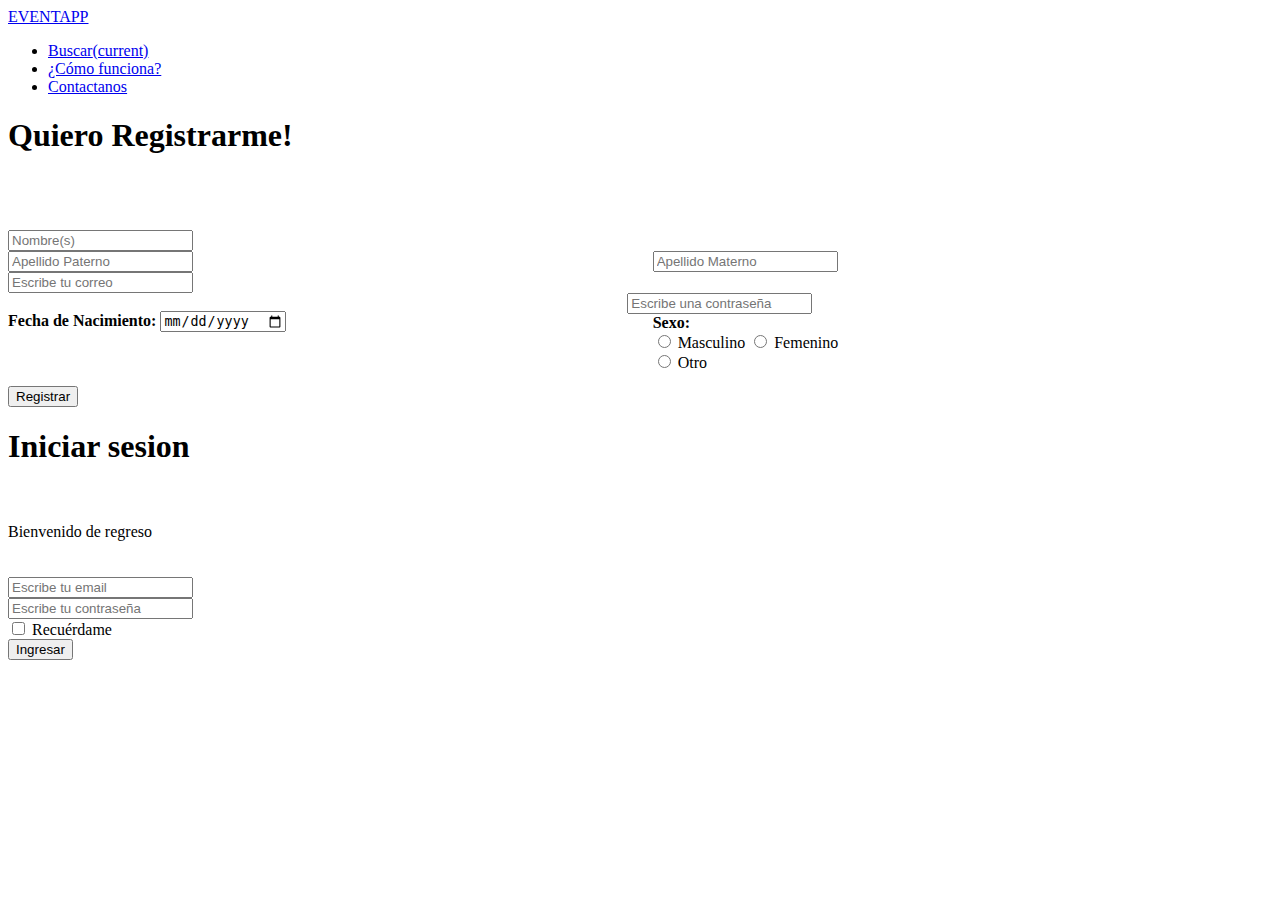
==== web/index.html @ ea81ca3d "inicio proyecto" ====
<!DOCTYPE html>
<!--
To change this license header, choose License Headers in Project Properties.
To change this template file, choose Tools | Templates
and open the template in the editor.
-->
<!DOCTYPE html>
<html>
    <head id="arriba">
        <title>EventApp</title>
        <meta charset="utf-8">
        <meta name="viewport" content="width=device-width, initial-scale=1, shrink-to-fit=no">
        <link rel="stylesheet" href="css/bootstrap.css">
        <link rel="stylesheet" href="css/bootstrap.min.css">
        <link rel="stylesheet" href="css/bootstrap-grid.css">
        <link rel="stylesheet" href="css/bootstrap-grid.min.css">
        <link rel="stylesheet" href="css/bootstrap-reboot.css">
        <link rel="stylesheet" href="css/bootstrap-reboot.min.css">
        <link rel="stylesheet" href="css/styleInicio.css">
        <!--<link rel="stylesheet" href="https://maxcdn.bootstrapcdn.com/bootstrap/3.4.0/css/bootstrap.min.css">
        <link rel="stylesheet" href="https://stackpath.bootstrapcdn.com/font-awesome/4.7.0/css/font-awesome.min.css" integrity="sha512-dTfge/zgoMYpP7QbHy4gWMEGsbsdZeCXz7irItjcC3sPUFtf0kuFbDz/ixG7ArTxmDjLXDmezHubeNikyKGVyQ==" crossorigin="anonymous">-->


        <link href="https://fonts.googleapis.com/css?family=Work+Sans:100,200,300,400,500,600,700,800,900" rel="stylesheet">

        <!--<nav class="navbar navbar-expand-lg navbar-dark bg-dark">-->
    <nav class="navbar navbar-expand-lg bg-custom">
        <a class="navbar-brand" href="index.html"><span></span>EVENTAPP</a>
        <div class="collapse navbar-collapse xcx">
            <ul class="navbar-nav ml-auto">
                <li class="nav-item">
                    <a class="nav-link" href="#">Buscar<span class="sr-only">(current)</span></a>
                </li>
                <li class="nav-item">
                    <a class="nav-link" href="#">¿Cómo funciona?</a>
                </li>
                <li class="nav-item">
                    <a class="nav-link" href="#">Contactanos</a>
                </li>
            </ul>
        </div>
    </nav>

</head>
<body id="fondo">


    <div class="contenedor">
        <div class="cont-izq">
            <form>
                <label><h1>Quiero Registrarme!</h1></label>
                <br>
                <br>
                <br>
                <input type="text" name="nombres" class="form-control" placeholder="Nombre(s)">
                <br>
                <div style="width: 49%; float: left;">
                    <input type="text" name="apellidoPat" class="form-control" placeholder="Apellido Paterno">
                </div>
                <div style="width: 49%; float: right;">
                    <input type="text" name="apellidoMat" class="form-control" placeholder="Apellido Materno">
                    <br>
                </div>
                <input type="text" name="correo" class="form-control" placeholder="Escribe tu correo">
                <br>
                <input type="password" name="escriContra" class="form-control" placeholder="Escribe una contraseña">
                <div style="width: 49%; float: left;">
                    <br>
                    <label><b>Fecha de Nacimiento:</b></label>
                    <input type="date" name="fechaNac" class="form-control" value="Selecciona Fecha de Nacimiento">
                </div>
                <br>
                <div style="width: 49%; float: right;">
                    <label><b>Sexo:</b></label>
                    <br>
                    <input type="radio" name="sexoM" id="botonsex"> Masculino <input type="radio" name="sexoF"> Femenino
                    <br>
                    <input type="radio" name="sexoO"> Otro
                </div>
                <br>
                <br>
                <br>
                <br>
                <input type="submit" name="nombres" value="Registrar" class="btn btn-primary" id="boton">
            </form>
        </div>
        <div class="cont-der">
            <form action="#">
                <label><h1>Iniciar sesion</h1></label>
                <br>
                <br>
                <label>Bienvenido de regreso</label>
                <br>
                <br>
                <br>
                <div class="form-group">
                    <div class="input-group">
                        <span class="input-group-addon"><i class="glyphicon glyphicon-user"></i></span>
                        <input type="email" class="form-control" id="email" placeholder="Escribe tu email">
                    </div>
                </div>
                <div class="form-group">
                    <div class="input-group">
                        <span class="input-group-addon"><i class="glyphicon glyphicon-lock"></i></span>
                        <input type="password" class="form-control" id="pwd" placeholder="Escribe tu contraseña">
                    </div>
                </div>
                <div class="checkbox">
                    <label><input type="checkbox"> Recuérdame</label>
                </div>
                <button type="submit" class="btn btn-primary">Ingresar</button>
            </form>
        </div>
    </div>
    <script src="js/bootstrap.bundle"></script>
    <script src="js/bootstrap.bundle.min"></script>
    <script src="js/bootstrap"></script>
    <script src="js/bootstrap.min"></script>
</body>
</html>
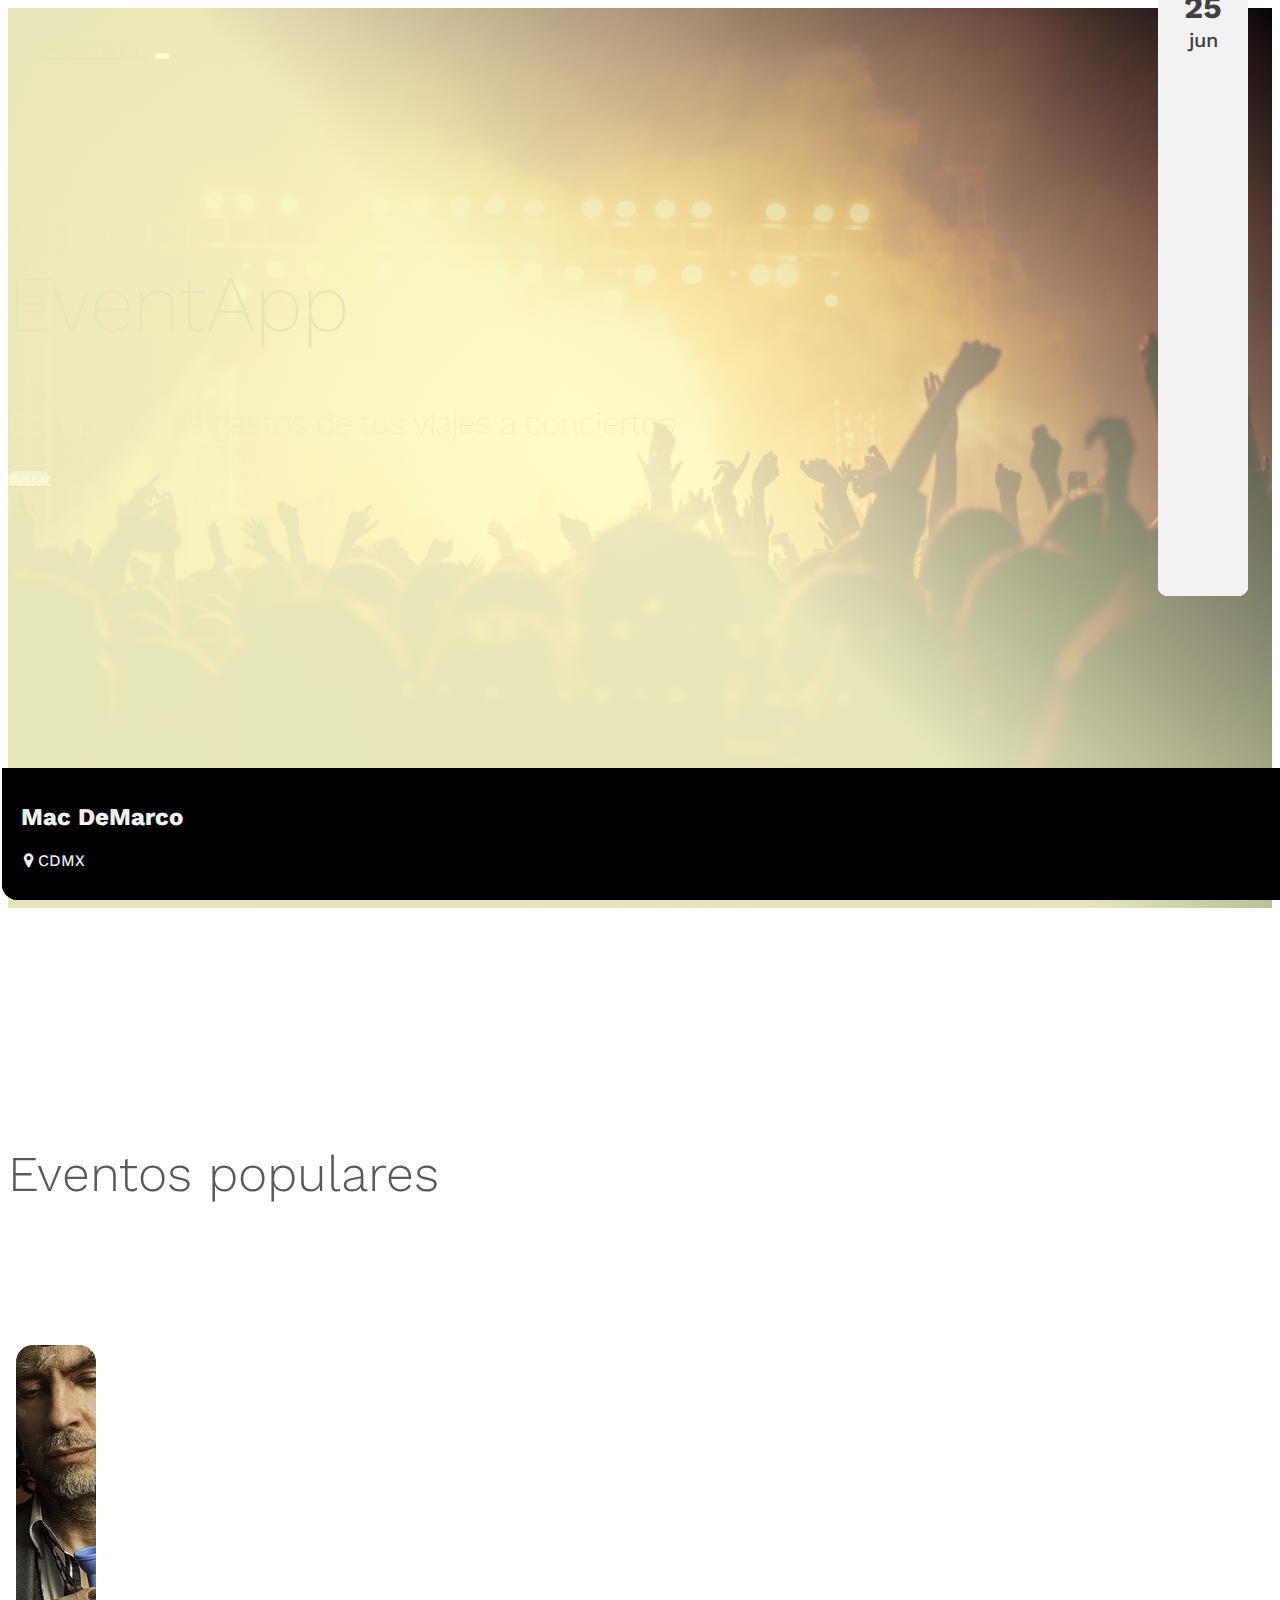
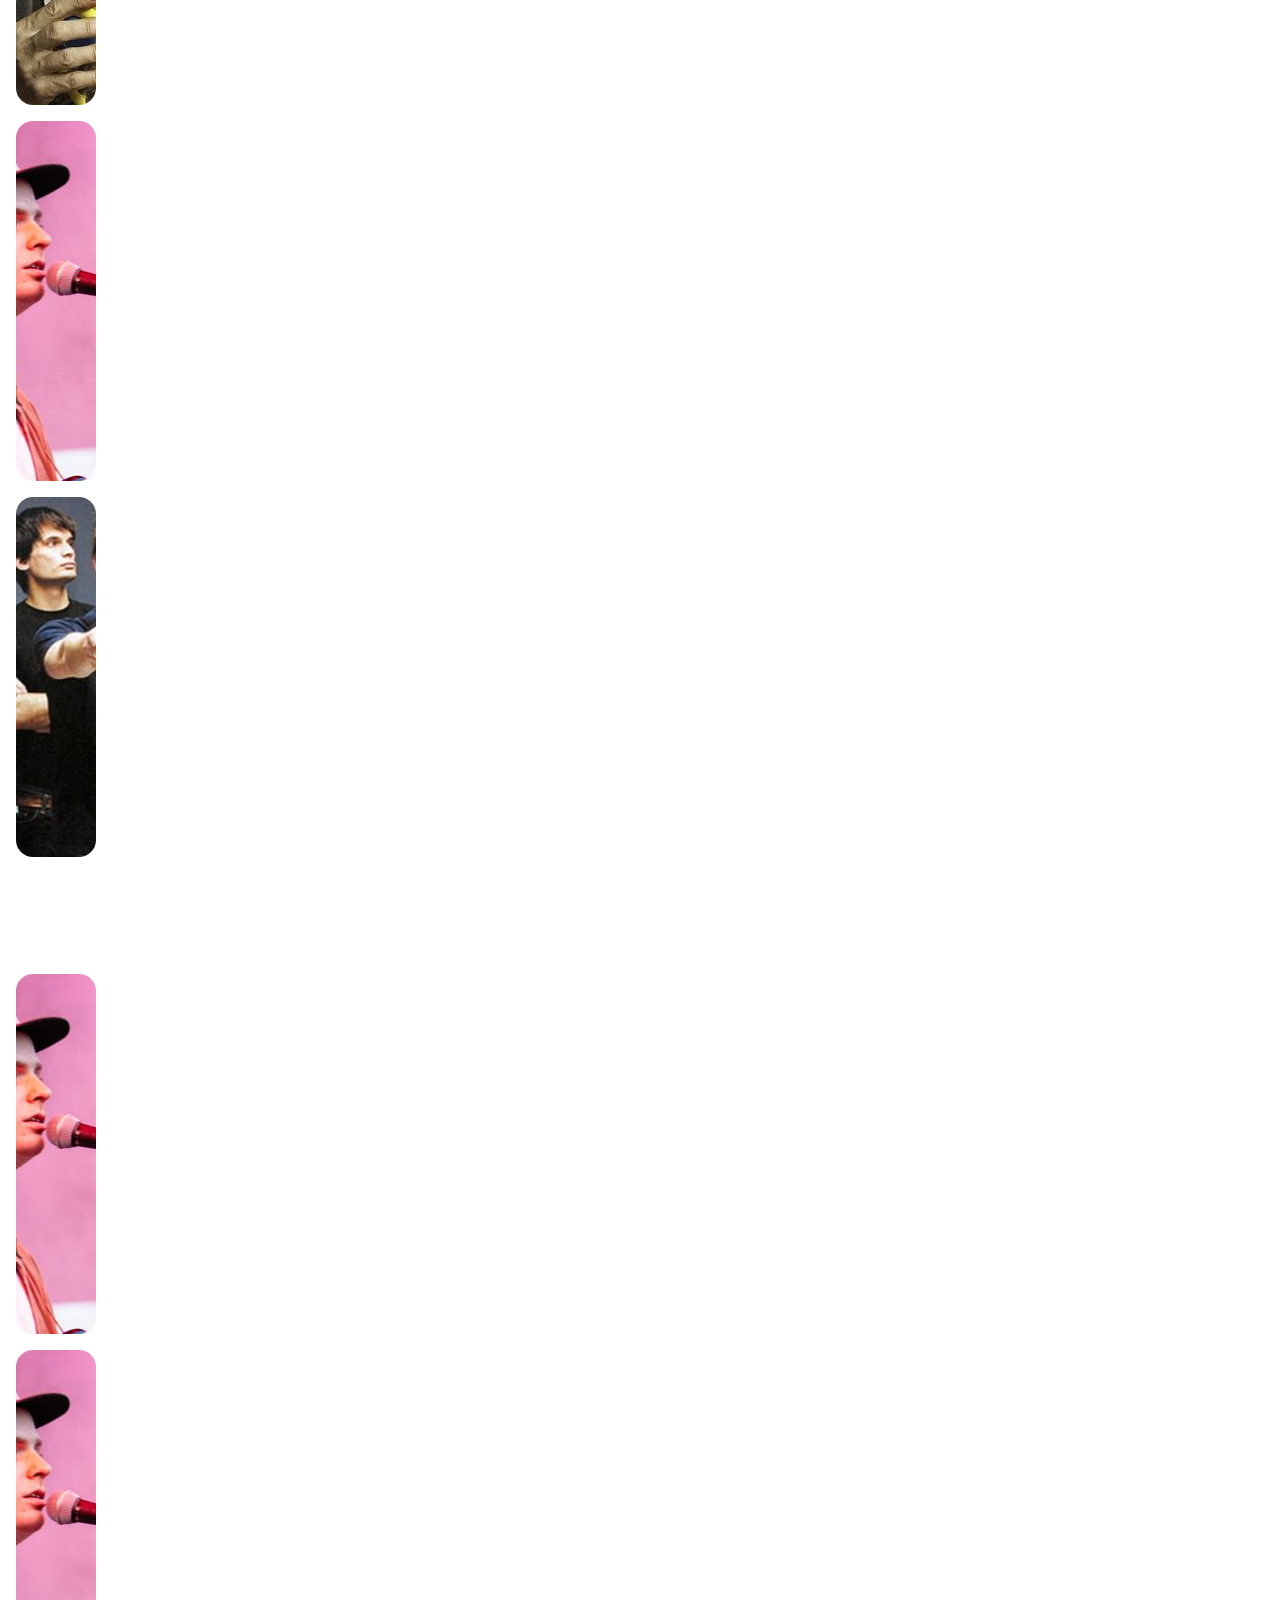
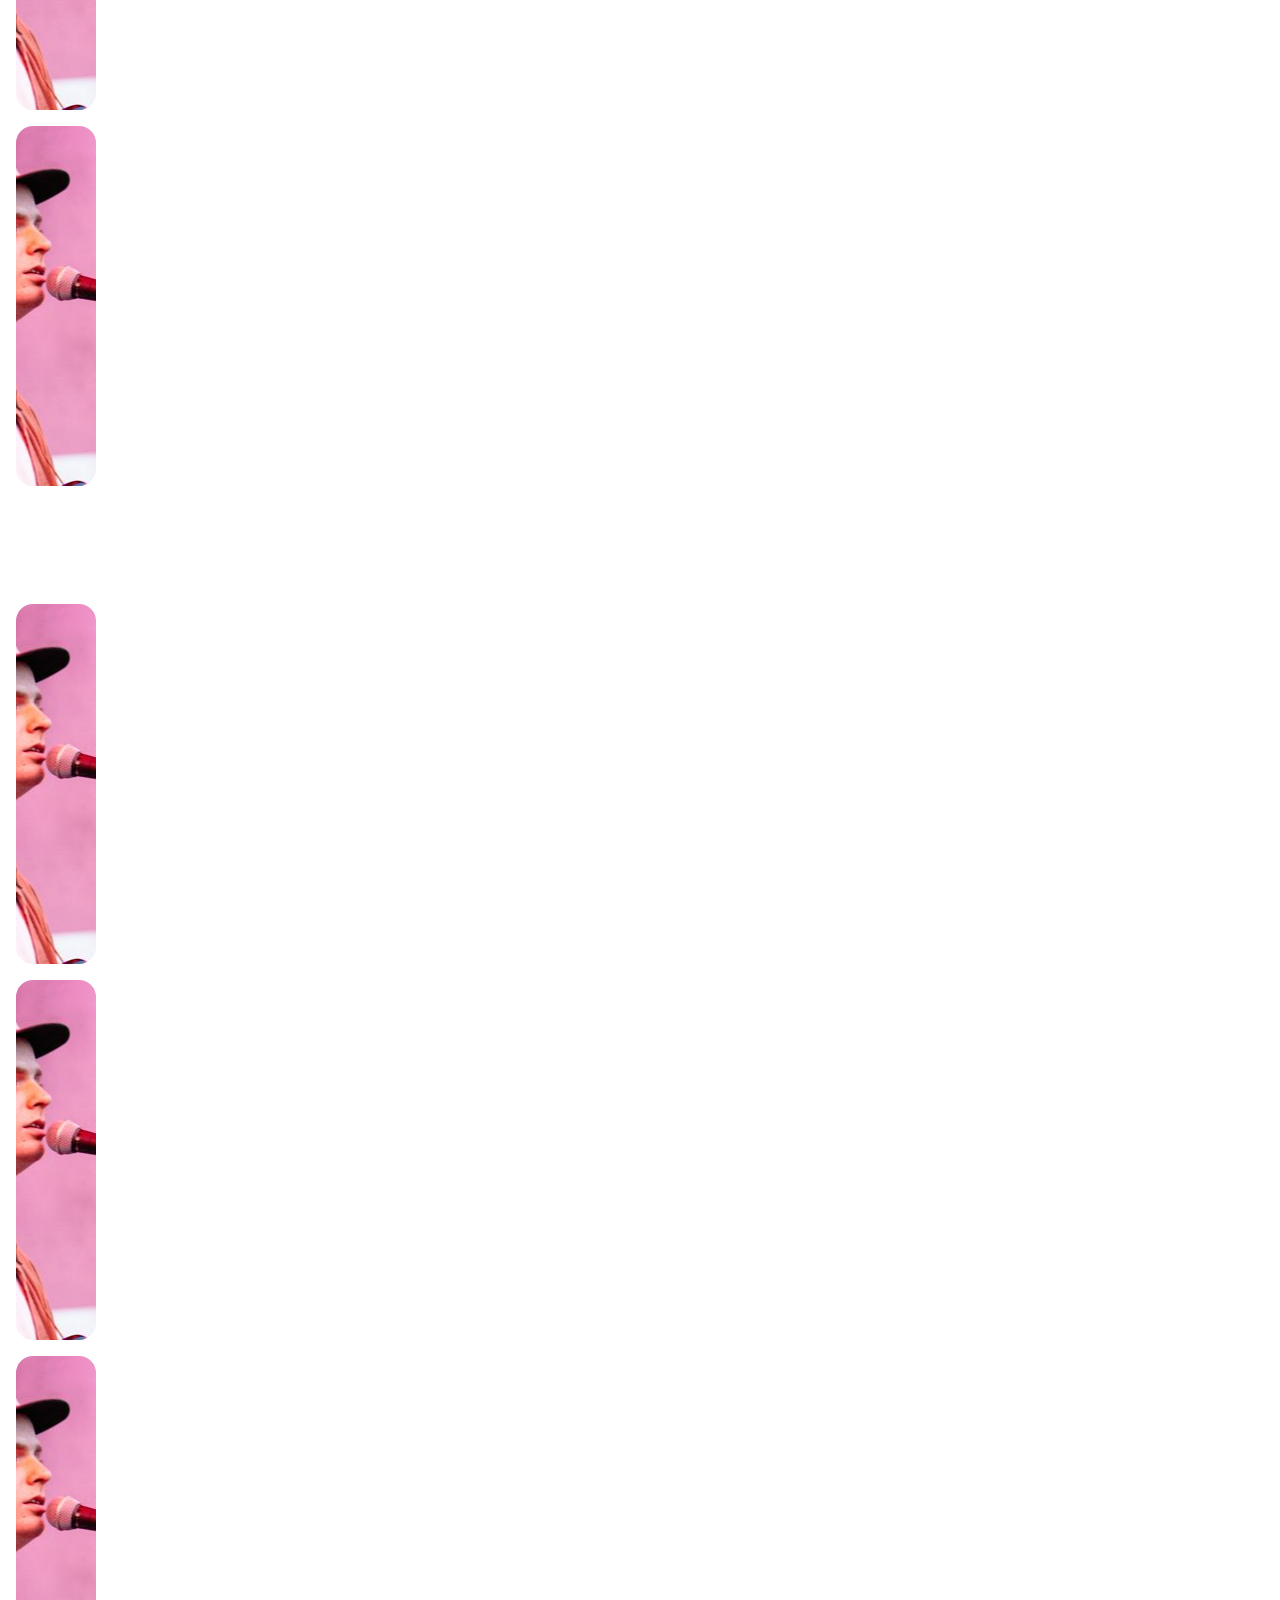
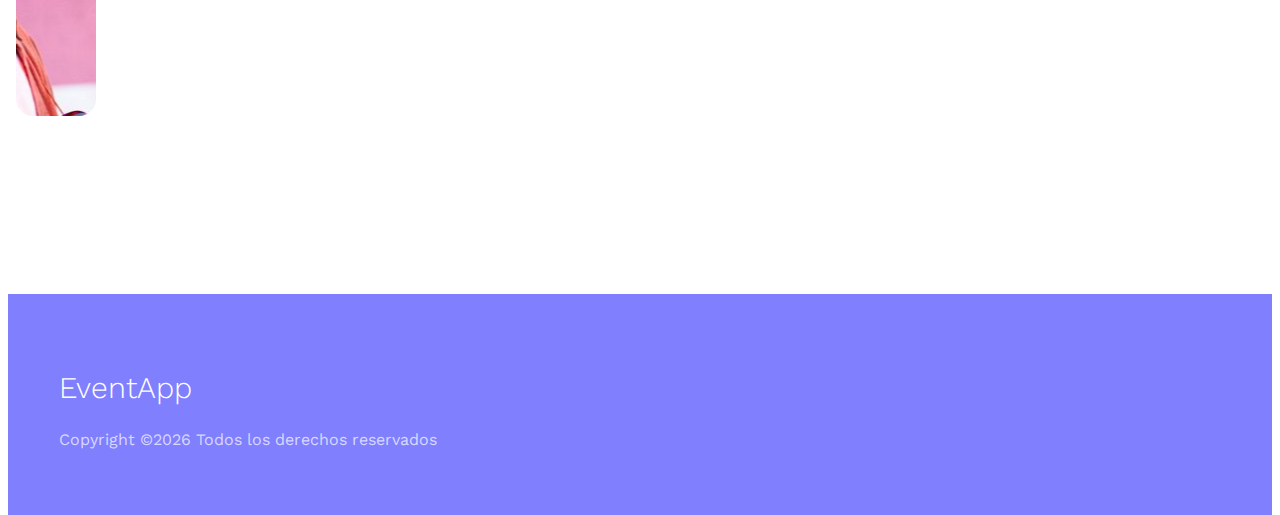
==== commit 7edce936: "subida de Carlo" ====
--- a/web/index.html
+++ b/web/index.html
@@ -1,120 +1,154 @@
-<!DOCTYPE html>
-<!--
-To change this license header, choose License Headers in Project Properties.
-To change this template file, choose Tools | Templates
-and open the template in the editor.
--->
 <!DOCTYPE html>
 <html>
-    <head id="arriba">
-        <title>EventApp</title>
-        <meta charset="utf-8">
-        <meta name="viewport" content="width=device-width, initial-scale=1, shrink-to-fit=no">
-        <link rel="stylesheet" href="css/bootstrap.css">
-        <link rel="stylesheet" href="css/bootstrap.min.css">
-        <link rel="stylesheet" href="css/bootstrap-grid.css">
-        <link rel="stylesheet" href="css/bootstrap-grid.min.css">
-        <link rel="stylesheet" href="css/bootstrap-reboot.css">
-        <link rel="stylesheet" href="css/bootstrap-reboot.min.css">
-        <link rel="stylesheet" href="css/styleInicio.css">
-        <!--<link rel="stylesheet" href="https://maxcdn.bootstrapcdn.com/bootstrap/3.4.0/css/bootstrap.min.css">
-        <link rel="stylesheet" href="https://stackpath.bootstrapcdn.com/font-awesome/4.7.0/css/font-awesome.min.css" integrity="sha512-dTfge/zgoMYpP7QbHy4gWMEGsbsdZeCXz7irItjcC3sPUFtf0kuFbDz/ixG7ArTxmDjLXDmezHubeNikyKGVyQ==" crossorigin="anonymous">-->
+<head>
+	<title>EventApp</title>
+	<meta charset="utf-8">
+	<meta name="viewport" content="width=device-width, initial-scale=1, shrink-to-fit=no">
+	<link rel="stylesheet" href="css/bootstrap.css">
+	<link rel="stylesheet" href="css/bootstrap.min.css">
+	<link rel="stylesheet" href="css/bootstrap-grid.css">
+	<link rel="stylesheet" href="css/bootstrap-grid.min.css">
+	<link rel="stylesheet" href="css/bootstrap-reboot.css">
+	<link rel="stylesheet" href="css/bootstrap-reboot.min.css">
+	<link rel="stylesheet" href="css/index_style.css">
+	<link rel="stylesheet" href="https://cdnjs.cloudflare.com/ajax/libs/font-awesome/4.7.0/css/font-awesome.min.css">
+
+	<link href="https://fonts.googleapis.com/css?family=Work+Sans:100,200,300,400,500,600,700,800,900" rel="stylesheet">
 
 
-        <link href="https://fonts.googleapis.com/css?family=Work+Sans:100,200,300,400,500,600,700,800,900" rel="stylesheet">
+</head>
+<body>
+	<!--<nav class="navbar navbar-expand-lg navbar-dark bg-dark">-->
+	<section class="hero-image">
+		<div class="overlay"></div> <!-- Antes todo el div de overlay iba afuera de la section -->
+			<div class="hero-text">
+			
+			</div>
+		<nav class="navbar navbar-expand-sm bg-custom">
+			<div class="container">
+			<a class="navbar-brand" href="index.html"><span></span>EVENTAPP</a>
+				<button class="navbar-toggler navbar-toggler-right" type="button" data-toggle="collapse" data-target="#navbar1">
+	   			 	<span class="navbar-toggler-icon"></span>
+	  			</button>
+				<div class="collapse navbar-collapse" id="navbar1">
+				    <ul class="navbar-nav ml-auto">
+				      <li class="nav-item">
+				        <a class="nav-link" href="lista_conciertos.html">Buscar<span class="sr-only">(current)</span></a>
+				      </li>
+				      <li class="nav-item">
+				        <a class="nav-link" href="#">¿Cómo funciona?</a>
+				      </li>
+				      <li class="nav-item">
+				        <a class="nav-link" href="#">Registrarse/Iniciar sesión</a>
+				      </li>
+				    </ul>
+				</div>
+			</div>
+		</nav>
 
-        <!--<nav class="navbar navbar-expand-lg navbar-dark bg-dark">-->
-    <nav class="navbar navbar-expand-lg bg-custom">
-        <a class="navbar-brand" href="index.html"><span></span>EVENTAPP</a>
-        <div class="collapse navbar-collapse xcx">
-            <ul class="navbar-nav ml-auto">
-                <li class="nav-item">
-                    <a class="nav-link" href="#">Buscar<span class="sr-only">(current)</span></a>
-                </li>
-                <li class="nav-item">
-                    <a class="nav-link" href="#">¿Cómo funciona?</a>
-                </li>
-                <li class="nav-item">
-                    <a class="nav-link" href="#">Contactanos</a>
-                </li>
-            </ul>
+		<div class="container">
+        <div class="row no-gutters justify-content-start">
+          <div class="col-md-8 ftco-animate">
+            <h1 class="eventapp-hero-image" data-period="4000"> EventApp
+              <span class="wrap"></span>
+            </h1>
+            <h2 class="comparte-hero-image">Comparte los gastos de tus viajes a conciertos</h2>
+            <p><a href="lista_conciertos.html" class="btn btn-primary p-3 px-4">Buscar</a></p>
+          </div>
         </div>
-    </nav>
+      </div>
+    </section>
 
-</head>
-<body id="fondo">
+    <section class="galeria">
+    	<div class="container">
+    		<div class="pt-16">
+    			<h1>Eventos populares</h1>
+    		</div>
+    		<div class="row pt-5">
+    			<div class="col-md-4 thumbs thumb1">
+    				<div class="cuadro-fecha"><h2>25</h2><p>jun</p></div>
+    				<div class="content">
+    					<h2>Mac DeMarco</h2>
+    					<p><i class="fa fa-map-marker"></i> CDMX</p>
+    				</div>
+    			</div>
+    			<div class="col-md-4 thumbs thumb2">
+    				<div class="cuadro-fecha"><h2>25</h2><p>jun</p></div>
+    				<div class="content">
+    					<h2>Mac DeMarco</h2>
+    					<p><i class="fa fa-map-marker"></i> CDMX</p>
+    				</div>
+    			</div>
+    			<div class="col-md-4 thumbs thumb3">
+    				<div class="cuadro-fecha"><h2>25</h2><p>jun</p></div>
+    				<div class="content">
+    					<h2>Mac DeMarco</h2>
+    					<p><i class="fa fa-map-marker"></i> CDMX</p>
+    				</div>
+    			</div>
+    		</div>
+    		<div class="row pt-5">
+    			<div class="col-md-4 thumbs thumb4">
+    				<div class="cuadro-fecha"><h2>25</h2><p>jun</p></div>
+    				<div class="content">
+    					<h2>Mac DeMarco</h2>
+    					<p><i class="fa fa-map-marker"></i> CDMX</p>
+    				</div>
+    			</div>
+    			<div class="col-md-4 thumbs thumb5">
+    				<div class="cuadro-fecha"><h2>25</h2><p>jun</p></div>
+    				<div class="content">
+    					<h2>Mac DeMarco</h2>
+    					<p><i class="fa fa-map-marker"></i> CDMX</p>
+    				</div>
+    			</div>
+    			<div class="col-md-4 thumbs thumb6">
+    				<div class="cuadro-fecha"><h2>25</h2><p>jun</p></div>
+    				<div class="content">
+    					<h2>Mac DeMarco</h2>
+    					<p><i class="fa fa-map-marker"></i> CDMX</p>
+    				</div>
+    			</div>
+    		</div>
+    		<div class="row pt-5">
+    			<div class="col-md-4 thumbs thumb7">
+    				<div class="cuadro-fecha"><h2>25</h2><p>jun</p></div>
+    				<div class="content">
+    					<h2>Mac DeMarco</h2>
+    					<p><i class="fa fa-map-marker"></i> CDMX</p>
+    				</div>
+    			</div>
+    			<div class="col-md-4 thumbs thumb8">
+    				<div class="cuadro-fecha"><h2>25</h2><p>jun</p></div>
+    				<div class="content">
+    					<h2>Mac DeMarco</h2>
+    					<p><i class="fa fa-map-marker"></i> CDMX</p>
+    				</div>
+    			</div>
+    			<div class="col-md-4 thumbs thumb9">
+    				<div class="cuadro-fecha"><h2>25</h2><p>jun</p></div>
+    				<div class="content">
+    					<h2>Mac DeMarco</h2>
+    					<p><i class="fa fa-map-marker"></i> CDMX</p>
+    				</div>
+    			</div>
+    		</div>
+    	</div>
+    </section>
+    <i class="fa fa-map-marker-alt"></i>
+    <footer class="mt-12 pt-4 pb-5">
+    	<div class="col-md-12 text-center">
+    		<h2>EventApp</h2>
+            <p>
+  			Copyright &copy;<script>document.write(new Date().getFullYear());</script> Todos los derechos reservados
+  			</p>
+          </div>
+    </footer>
+              
 
-
-    <div class="contenedor">
-        <div class="cont-izq">
-            <form>
-                <label><h1>Quiero Registrarme!</h1></label>
-                <br>
-                <br>
-                <br>
-                <input type="text" name="nombres" class="form-control" placeholder="Nombre(s)">
-                <br>
-                <div style="width: 49%; float: left;">
-                    <input type="text" name="apellidoPat" class="form-control" placeholder="Apellido Paterno">
-                </div>
-                <div style="width: 49%; float: right;">
-                    <input type="text" name="apellidoMat" class="form-control" placeholder="Apellido Materno">
-                    <br>
-                </div>
-                <input type="text" name="correo" class="form-control" placeholder="Escribe tu correo">
-                <br>
-                <input type="password" name="escriContra" class="form-control" placeholder="Escribe una contraseña">
-                <div style="width: 49%; float: left;">
-                    <br>
-                    <label><b>Fecha de Nacimiento:</b></label>
-                    <input type="date" name="fechaNac" class="form-control" value="Selecciona Fecha de Nacimiento">
-                </div>
-                <br>
-                <div style="width: 49%; float: right;">
-                    <label><b>Sexo:</b></label>
-                    <br>
-                    <input type="radio" name="sexoM" id="botonsex"> Masculino <input type="radio" name="sexoF"> Femenino
-                    <br>
-                    <input type="radio" name="sexoO"> Otro
-                </div>
-                <br>
-                <br>
-                <br>
-                <br>
-                <input type="submit" name="nombres" value="Registrar" class="btn btn-primary" id="boton">
-            </form>
-        </div>
-        <div class="cont-der">
-            <form action="#">
-                <label><h1>Iniciar sesion</h1></label>
-                <br>
-                <br>
-                <label>Bienvenido de regreso</label>
-                <br>
-                <br>
-                <br>
-                <div class="form-group">
-                    <div class="input-group">
-                        <span class="input-group-addon"><i class="glyphicon glyphicon-user"></i></span>
-                        <input type="email" class="form-control" id="email" placeholder="Escribe tu email">
-                    </div>
-                </div>
-                <div class="form-group">
-                    <div class="input-group">
-                        <span class="input-group-addon"><i class="glyphicon glyphicon-lock"></i></span>
-                        <input type="password" class="form-control" id="pwd" placeholder="Escribe tu contraseña">
-                    </div>
-                </div>
-                <div class="checkbox">
-                    <label><input type="checkbox"> Recuérdame</label>
-                </div>
-                <button type="submit" class="btn btn-primary">Ingresar</button>
-            </form>
-        </div>
-    </div>
-    <script src="js/bootstrap.bundle"></script>
-    <script src="js/bootstrap.bundle.min"></script>
-    <script src="js/bootstrap"></script>
-    <script src="js/bootstrap.min"></script>
+	<script src="js/bootstrap.bundle"></script>
+	<script src="js/bootstrap.bundle.min"></script>
+	<script src="js/bootstrap"></script>
+	<script src="js/bootstrap.min"></script>
 </body>
 </html>--- a/web/css/index_style.css
+++ b/web/css/index_style.css
@@ -0,0 +1,289 @@
+body{
+
+	font-family: Work Sans, serif;
+	/*font-weight: 200;
+	font-size: 50px;*/
+	height: 100%;
+}
+
+html{
+	height: 100%;
+}
+
+div.gallery {
+  border: 1px solid #ccc;
+}
+
+div.gallery:hover {
+  border: 1px solid #777;
+}
+
+div.gallery img {
+  width: 100%;
+  height: auto;
+}
+
+div.desc {
+  padding: 15px;
+  text-align: center;
+}
+
+footer{
+	background-color: #8080ff;
+	color: rgba(255, 255, 255, 0.7);
+}
+footer h2{
+	font-size: 30px;
+	font-weight: 300;
+	color: white;
+}
+
+nav{
+	background-color: transparent;
+}
+
+.btn-primary {
+  color: #fff;
+  background-color: #8080ff;
+  border-color: #8080ff;
+  font-size: 13px;
+  border-radius: 30px;
+  margin-top: 5.8%;
+  outline: 0; }
+  .btn-primary:hover {
+    color: #212529;
+    background-color: #fff;
+    border-color: #8080ff; }
+
+.collapse:not(.show) {
+  display: none; }
+
+.comparte-hero-image{
+	font-weight: 200;
+	font-size: 2rem;
+	margin-top: 3.7%;
+	color: #595959;
+}
+
+.container .content {
+  position: absolute;
+  bottom: 0;
+  background: rgb(0, 0, 0);
+  background: rgba(0, 0, 0, 0.5);
+  color: #f1f1f1;
+  width: 100%;
+  padding-top: .9rem;
+  padding-bottom:.9rem;
+  padding-right: .9rem;
+  padding-left: 1.2rem;
+  margin-left: -.9rem;
+  border-radius: 0 0 1rem 1rem;
+}
+
+.container .content p{
+	padding-left: .2rem;
+}
+
+.cuadro-fecha{
+	position: absolute; 
+    width: 5.6rem; 
+    right: 2rem; 
+    top: -2rem; 
+    bottom: 19rem;
+    background: #f2f2f2;
+    color:#404040;
+    border-radius: 10px;
+    text-align: center;
+    font-weight: 500;
+    line-height: 80%;
+    z-index:1004;
+    padding-top: .4rem;
+}
+
+.cuadro-fecha h2{
+	font-size: 32px;
+	margin-bottom: 0px;
+}
+
+.cuadro-fecha p{
+	font-size: 20px;
+}
+
+.eventapp-hero-image{
+	font-weight: 200;
+	font-size: 80px;
+	margin-top: 14.7%
+}
+
+.galeria h1{
+	color: #595959;
+	font-weight: 300;
+	font-size: 50px;
+}
+
+.hero-wrap {
+  width: 100%;
+  position: relative; }
+
+.hero-image {
+  background-image: url('../images/imagen_inicio_1.jpe');
+  height: 100%;
+  background-position: center;
+  background-repeat: no-repeat;
+  background-size: cover;
+  position: relative;
+  width: 100%;
+}
+
+.hero-text {
+  text-align: center;
+  position: absolute;
+  top: 50%;
+  left: 50%;
+  transform: translate(-50%, -50%);
+  color: white;
+}
+
+.mt-5{
+	margin-top: 5%;
+}
+.mt-12{
+	margin-top: 12%;
+}
+
+.navbar{
+	/*padding-top: 0.7%;
+	padding-bottom: 0.8%;
+	padding-left:8.8%;
+	box-shadow: 0 0 10px 0 rgba(0, 0, 0, 0.1);
+	background-color: white;
+	background: transparent !important;*/
+	padding-top: 2.3%;
+	padding-bottom: 0.8%;
+	padding-left:1.3%;
+	/*box-shadow: 0 0 10px 0 rgba(0, 0, 0, 0.1);*/
+}
+
+.navbar a{
+	color: black;
+	/*background-color: white;*/
+	/*background: transparent !important;*/
+}
+
+.navbar-brand{
+	font-size: 1.3rem;
+	letter-spacing: 3px;
+	color: black;
+	font-weight: 300;
+}
+
+.navbar-nav{
+	padding-right: 22px;
+}
+
+.navbar-nav  .nav-item{
+	font-size: 17px;
+    padding-left: 20px;
+    padding-right: 0px;
+    font-weight: 300;
+    color: #f2f2f2;
+    opacity: 1 !important;
+}
+
+.navbar-nav  .nav-item .nav-link{
+	font-size: 17px;
+    padding-left: 20px;
+    padding-right: 0px;
+    font-weight: 300;
+    color: #f2f2f2;
+    opacity: 1 !important;
+}
+
+.overlay {
+    position: absolute;
+    top: 0;
+    left: 0;
+    right: 0;
+    bottom: 0;
+    width: 100%;
+    content: '';
+    opacity: .9;
+    background: #ffffcc;
+    background: -moz-linear-gradient(45deg, #ffffcc 50%, rgba(255, 255, 255, 0) 100%);
+    background: -webkit-gradient(left bottom, right top, color-stop(50%, #ffffcc), color-stop(100%, rgba(255, 255, 255, 0)));
+    background: -webkit-linear-gradient(45deg, #ffffcc 50%, rgba(255, 255, 255, 0) 100%);
+    background: -o-linear-gradient(45deg, #ffffcc 50%, rgba(255, 255, 255, 0) 100%);
+    background: -ms-linear-gradient(45deg, #ffffcc 50%, rgba(255, 255, 255, 0) 100%);
+    background: linear-gradient(45deg, #ffffcc 50%, rgba(255, 255, 255, 0) 100%);
+    filter: progid:DXImageTransform.Microsoft.gradient( startColorstr='#ffffcc', endColorstr='#ffffff', GradientType=1 ); }
+    @media (max-width: 991.98px) {
+      .hero-wrap .overlay {
+        width: 100%; } }
+
+.pb-5{
+	padding-bottom: 5%
+}
+.pg-2{
+	padding: 2%;
+}
+.pg-4{
+	padding: 4%;
+}
+
+.pt-1{
+	padding-top: 1%;
+}
+.pt-4{
+	padding: 4% !important;
+}
+.pt-5{
+	padding-top: 8% !important;
+}
+
+.pt-16{
+	padding-top: 16%;
+}
+
+.thumbs{
+  background-size: 150%;
+  width: 80px;
+  height: 360px;
+  border: .5rem solid white;
+  border-radius: 25px;
+}
+
+.thumb1 { 
+  background: url("../images/tfl.jpg") 50% 50% no-repeat;
+}
+
+.thumb2 { 
+  background: url("../images/mac.jpg") 50% 50% no-repeat; 
+}
+
+.thumb3 { 
+  background: url("../images/radiohead.jpg") 50% 50% no-repeat;
+}
+
+.thumb4 { 
+  background: url("../images/mac.jpg") 50% 50% no-repeat;
+}
+
+.thumb5 { 
+  background: url("../images/mac.jpg") 50% 50% no-repeat;
+}
+
+.thumb6 { 
+  background: url("../images/mac.jpg") 50% 50% no-repeat;
+}
+
+.thumb7 { 
+  background: url("../images/mac.jpg") 50% 50% no-repeat;
+}
+
+.thumb8 { 
+  background: url("../images/mac.jpg") 50% 50% no-repeat;
+}
+
+.thumb9 { 
+  background: url("../images/mac.jpg") 50% 50% no-repeat;
+}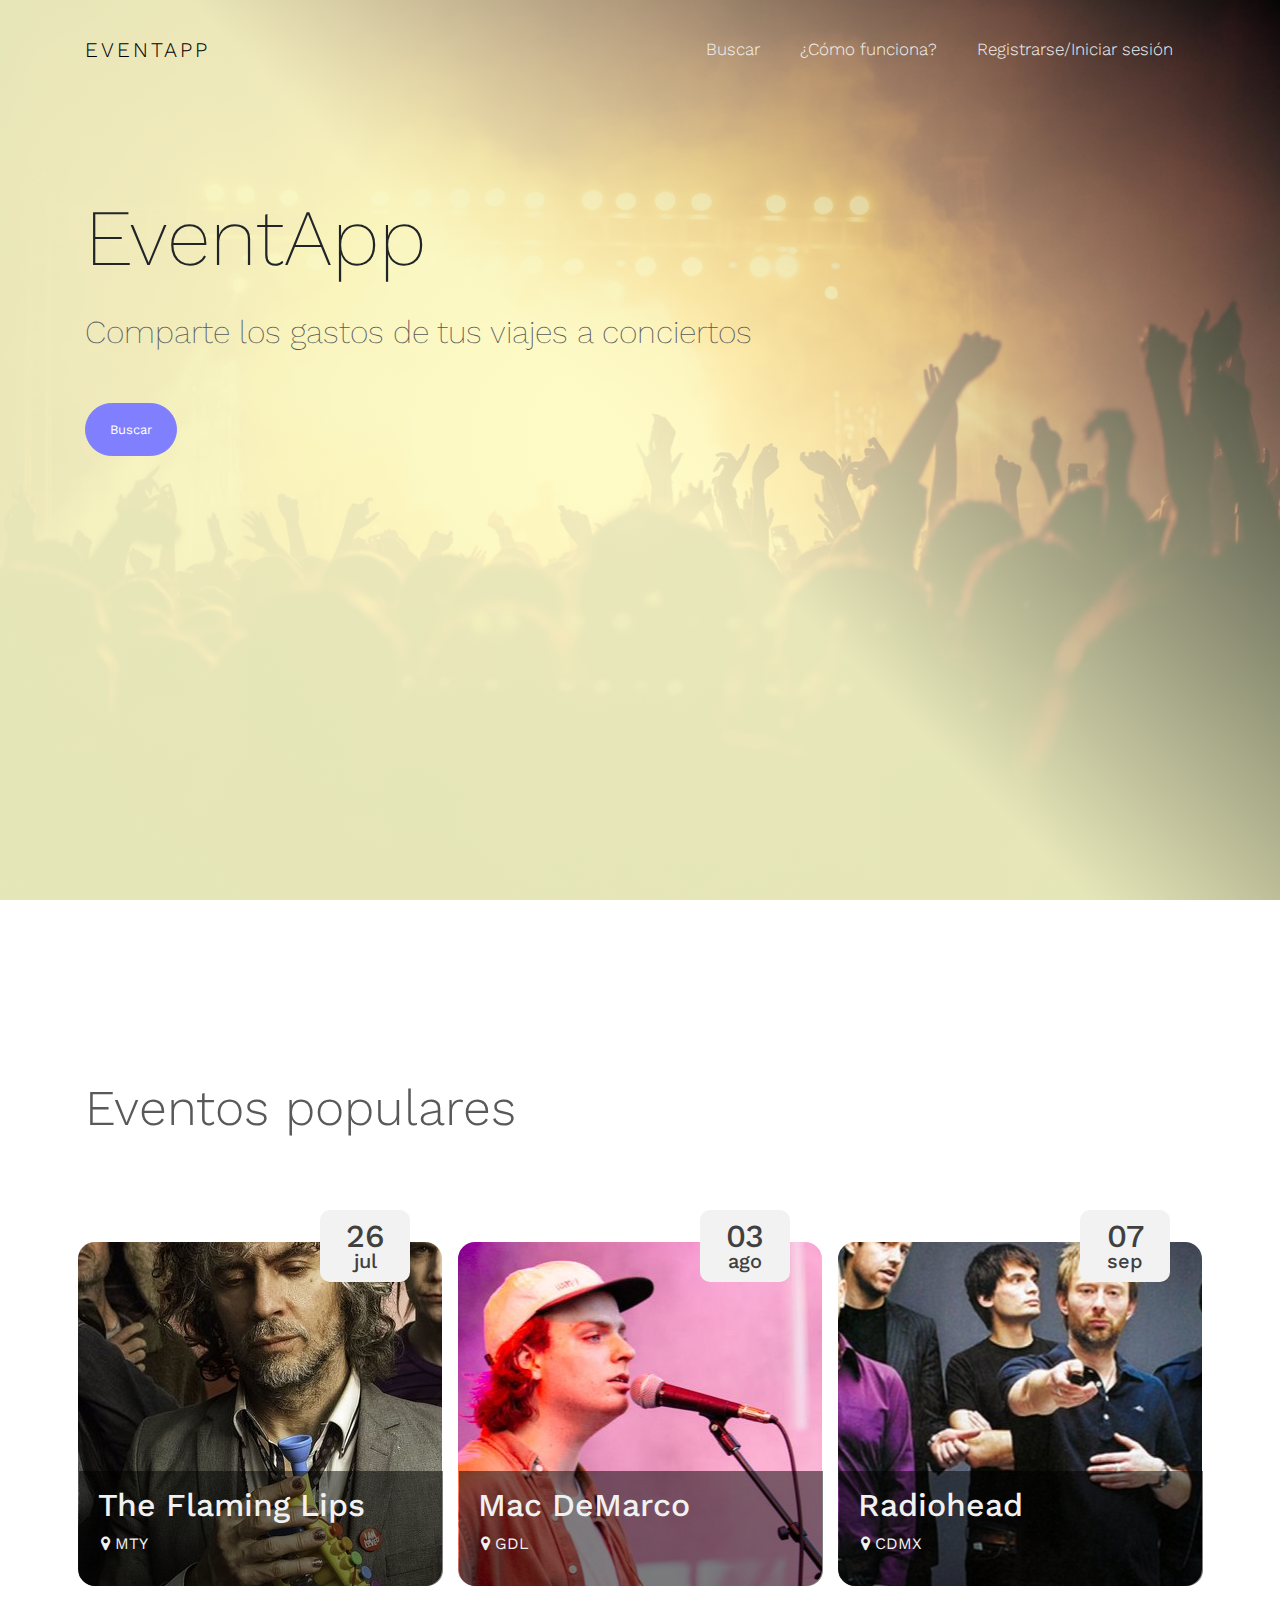
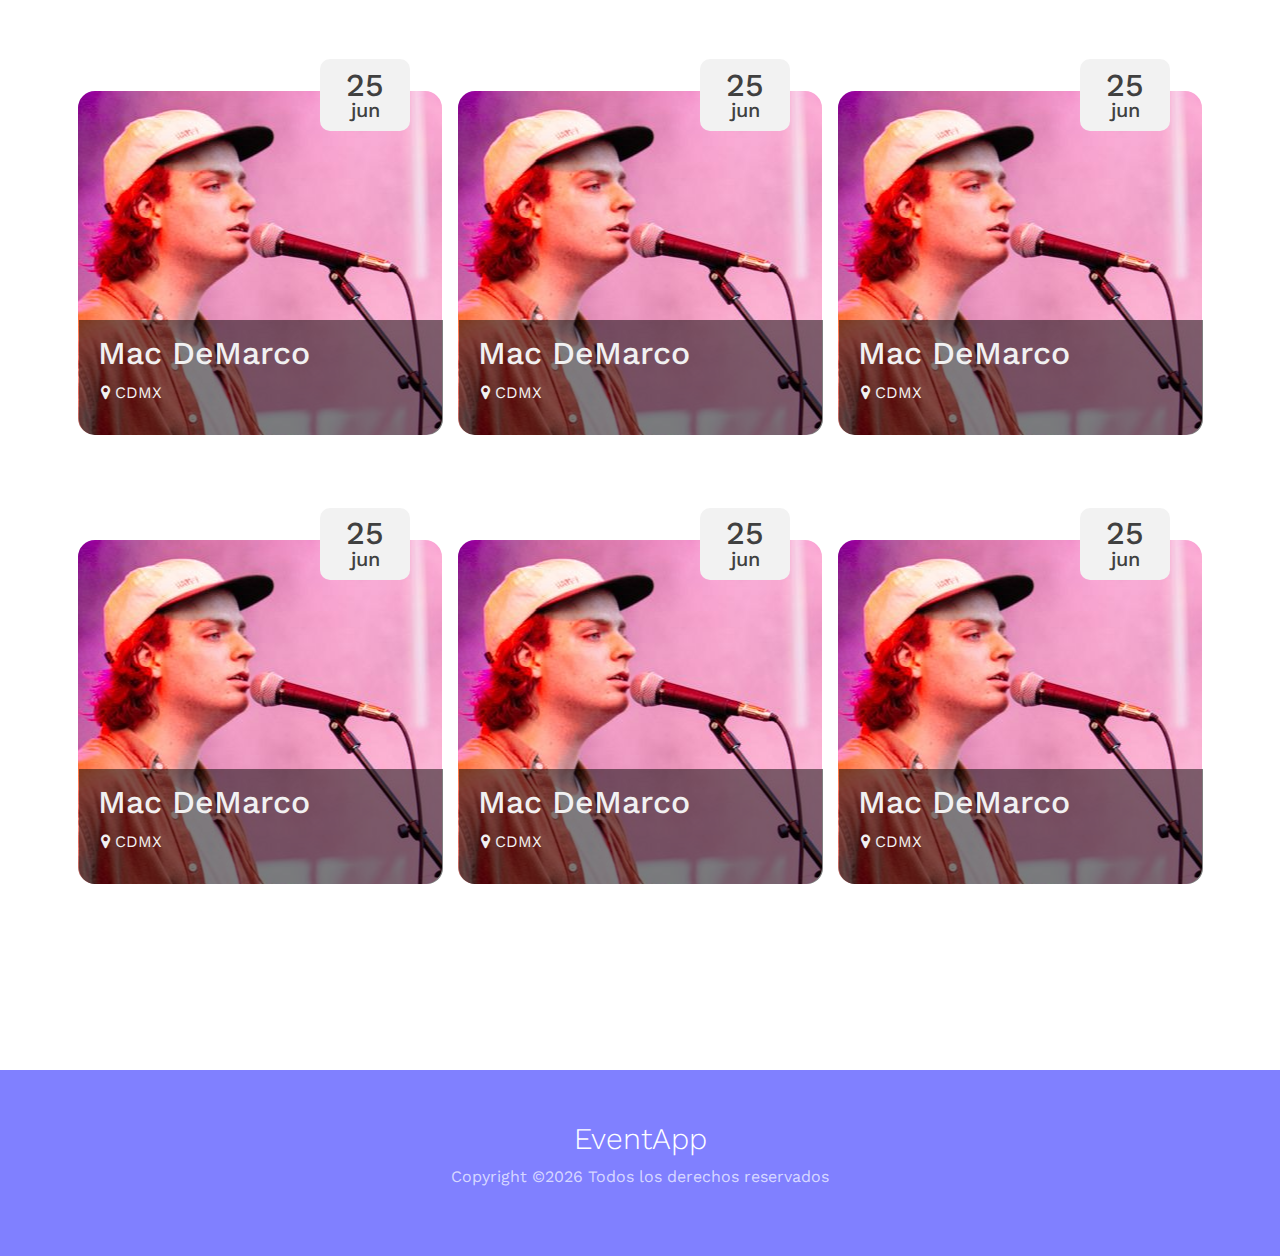
==== commit af70ae0f: "Se añadió la página de Cómo funciona / Se modificaron links href en los html para tener más conexion" ====
--- a/web/index.html
+++ b/web/index.html
@@ -4,12 +4,8 @@
 	<title>EventApp</title>
 	<meta charset="utf-8">
 	<meta name="viewport" content="width=device-width, initial-scale=1, shrink-to-fit=no">
-	<link rel="stylesheet" href="css/bootstrap.css">
-	<link rel="stylesheet" href="css/bootstrap.min.css">
-	<link rel="stylesheet" href="css/bootstrap-grid.css">
-	<link rel="stylesheet" href="css/bootstrap-grid.min.css">
-	<link rel="stylesheet" href="css/bootstrap-reboot.css">
-	<link rel="stylesheet" href="css/bootstrap-reboot.min.css">
+	<link rel="stylesheet" href="https://maxcdn.bootstrapcdn.com/bootstrap/4.0.0/css/bootstrap.min.css"
+              integrity="sha384-Gn5384xqQ1aoWXA+058RXPxPg6fy4IWvTNh0E263XmFcJlSAwiGgFAW/dAiS6JXm" crossorigin="anonymous">
 	<link rel="stylesheet" href="css/index_style.css">
 	<link rel="stylesheet" href="https://cdnjs.cloudflare.com/ajax/libs/font-awesome/4.7.0/css/font-awesome.min.css">
 
@@ -36,7 +32,7 @@
 				        <a class="nav-link" href="lista_conciertos.html">Buscar<span class="sr-only">(current)</span></a>
 				      </li>
 				      <li class="nav-item">
-				        <a class="nav-link" href="#">¿Cómo funciona?</a>
+				        <a class="nav-link" href="comoFunciona.html">¿Cómo funciona?</a>
 				      </li>
 				      <li class="nav-item">
 				        <a class="nav-link" href="#">Registrarse/Iniciar sesión</a>
@@ -66,23 +62,23 @@
     		</div>
     		<div class="row pt-5">
     			<div class="col-md-4 thumbs thumb1">
-    				<div class="cuadro-fecha"><h2>25</h2><p>jun</p></div>
+    				<div class="cuadro-fecha"><h2>26</h2><p>jul</p></div>
     				<div class="content">
-    					<h2>Mac DeMarco</h2>
-    					<p><i class="fa fa-map-marker"></i> CDMX</p>
+    					<h2>The Flaming Lips</h2>
+    					<p><i class="fa fa-map-marker"></i> MTY</p>
     				</div>
     			</div>
     			<div class="col-md-4 thumbs thumb2">
-    				<div class="cuadro-fecha"><h2>25</h2><p>jun</p></div>
+    				<div class="cuadro-fecha"><h2>03</h2><p>ago</p></div>
     				<div class="content">
     					<h2>Mac DeMarco</h2>
-    					<p><i class="fa fa-map-marker"></i> CDMX</p>
+    					<p><i class="fa fa-map-marker"></i> GDL</p>
     				</div>
     			</div>
     			<div class="col-md-4 thumbs thumb3">
-    				<div class="cuadro-fecha"><h2>25</h2><p>jun</p></div>
+    				<div class="cuadro-fecha"><h2>07</h2><p>sep</p></div>
     				<div class="content">
-    					<h2>Mac DeMarco</h2>
+    					<h2>Radiohead</h2>
     					<p><i class="fa fa-map-marker"></i> CDMX</p>
     				</div>
     			</div>
@@ -144,11 +140,5 @@
   			</p>
           </div>
     </footer>
-              
-
-	<script src="js/bootstrap.bundle"></script>
-	<script src="js/bootstrap.bundle.min"></script>
-	<script src="js/bootstrap"></script>
-	<script src="js/bootstrap.min"></script>
 </body>
 </html>